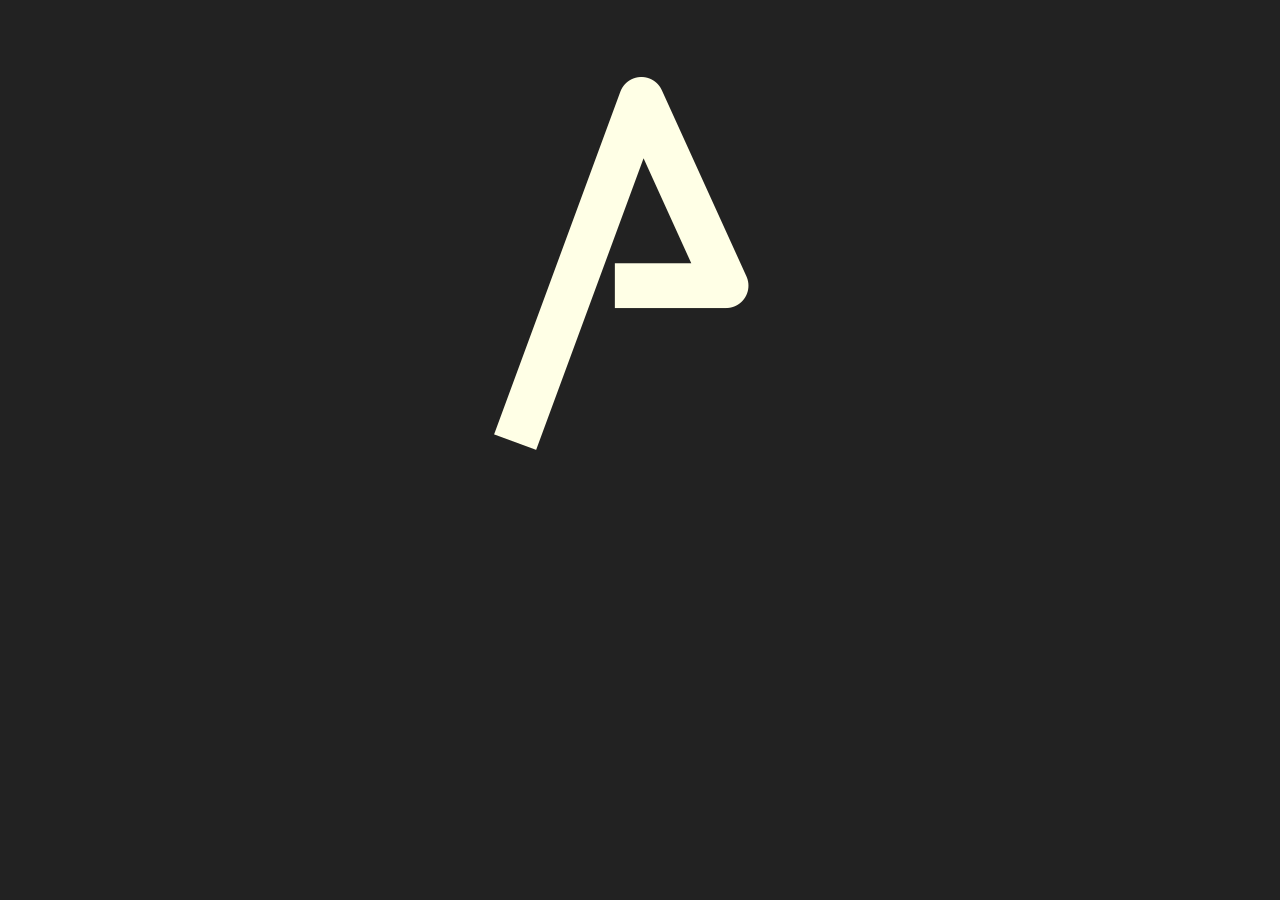
==== index.html @ dabc3a20 "Create itertrax_privacy_policy.html" ====
<!DOCTYPE html>
<html lang="en">
<head>
    <meta charset="UTF-8">
    <meta http-equiv="X-UA-Compatible" content="IE=edge">
    <meta name="viewport" content="width=device-width, initial-scale=1.0">
    <link rel="stylesheet" href="css/styles.css">
    <title>Analog Software</title>
</head>
<body>
    <main>
        <div style="text-align: center"><img src="img/analogsoftware_logo_A_alpha.png" alt="Analog Software logo"></div>
    </main>
</body>
</html>
---- css/styles.css ----
html {
    margin: auto;
    max-width: 960px;
    font-family: sans-serif;
    background-color: #222222;
    color: white;
  }

a:link {
    color: #93b0ff;
  }
  
a:visited {
    color: #9febf5;
  }
  
a:hover {
    color: #7c95d8;
  }
  
a:active {
    color: white;
  }
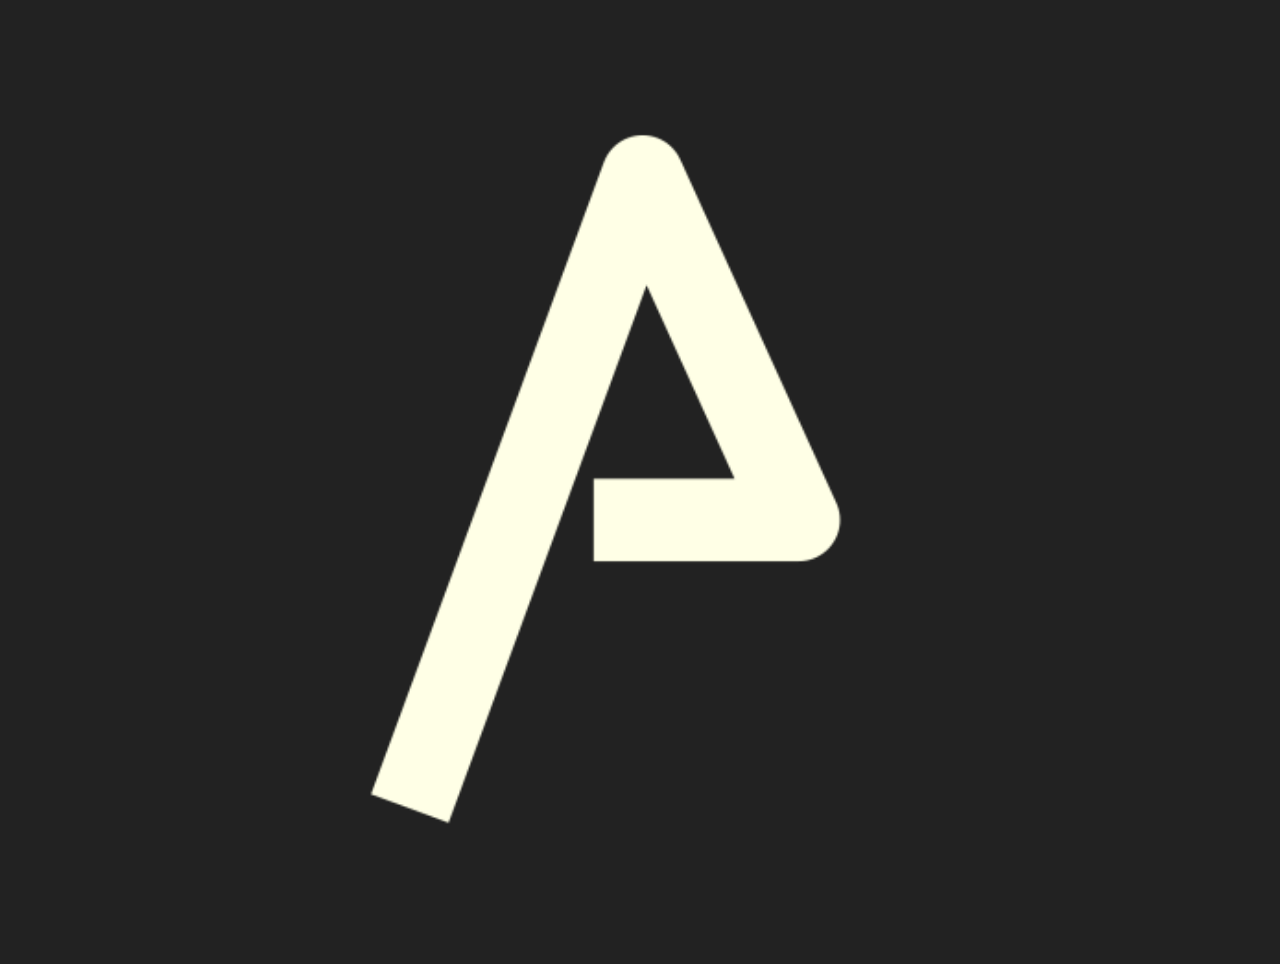
==== commit 71f68c1f: "Add relative width to images" ====
--- a/index.html
+++ b/index.html
@@ -9,7 +9,7 @@
 </head>
 <body>
     <main>
-        <div style="text-align: center"><img src="img/analogsoftware_logo_A_alpha.png" alt="Analog Software logo"></div>
+        <div style="text-align: center"><img src="img/analogsoftware_logo_A_alpha.png" alt="Analog Software logo"  width="100%"></div>
     </main>
 </body>
 </html>
